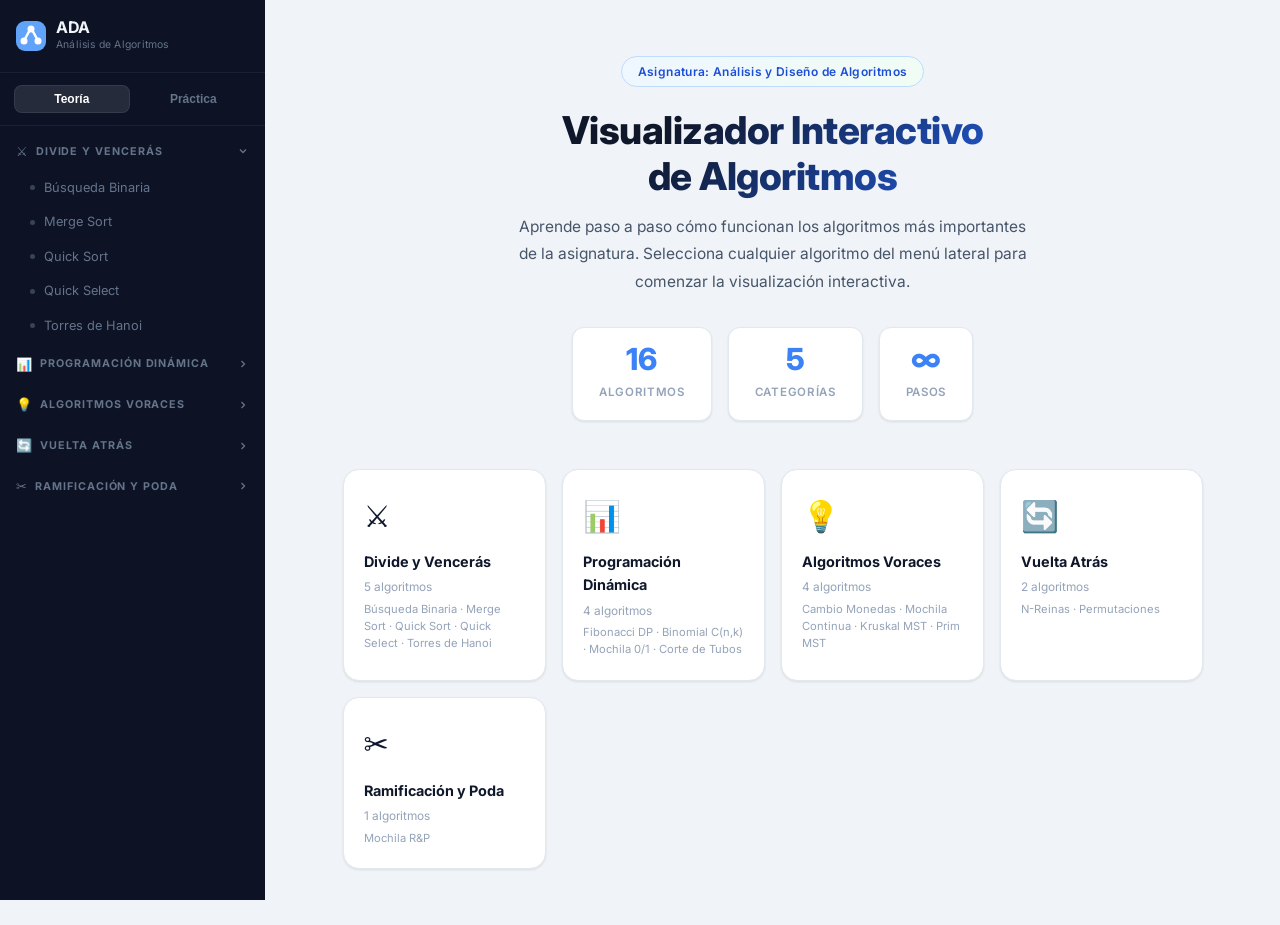
==== subjects/ADA/index.html @ 7637fb88 "Añadido asignatura ADA" ====
<!DOCTYPE html>
<html lang="es">
<head>
  <meta charset="UTF-8">
  <meta name="viewport" content="width=device-width, initial-scale=1.0">
  <meta name="description" content="Visualizador interactivo de algoritmos — Análisis y Diseño de Algoritmos">
  <meta name="theme-color" content="#0f172a">
  <title>AlgoVisual — Visualizador de Algoritmos</title>
  <link rel="preconnect" href="https://fonts.googleapis.com">
  <link rel="preconnect" href="https://fonts.gstatic.com" crossorigin>
  <link href="https://fonts.googleapis.com/css2?family=Inter:wght@300;400;500;600;700;800&family=JetBrains+Mono:wght@400;500;600&display=swap" rel="stylesheet">
  <link rel="stylesheet" href="styles.css">
</head>
<body>
  <div class="app-wrapper">

    <!-- ═══════════════════════════════════════
         SIDEBAR
    ═══════════════════════════════════════ -->
    <aside class="sidebar" id="sidebar">
      <div class="sidebar-brand">
        <a class="brand-logo" href="../../index.html" title="Volver a la página principal" style="text-decoration:none;color:inherit;cursor:pointer">
          <svg width="30" height="30" viewBox="0 0 30 30" fill="none" aria-hidden="true">
            <rect width="30" height="30" rx="9" fill="url(#brandGrad)"/>
            <circle cx="15" cy="8" r="3.5" fill="white" />
            <circle cx="8" cy="20" r="3.5" fill="white" />
            <circle cx="22" cy="20" r="3.5" fill="white" />
            <path d="M13 10.5L9.5 17" stroke="white" stroke-width="2.5" stroke-linecap="round"/>
            <path d="M17 10.5L20.5 17" stroke="white" stroke-width="2.5" stroke-linecap="round"/>
            <defs>
              <linearGradient id="brandGrad" x1="0" y1="0" x2="30" y2="30">
                <stop offset="0%" stop-color="#60a5fa"/>
                <stop offset="100%" stop-color="#7c3aed"/>
              </linearGradient>
            </defs>
          </svg>
          <div>
            <span class="brand-name">ADA</span>
            <span class="brand-sub">Análisis de Algoritmos</span>
          </div>
        </a>
      </div>

      <div class="sidebar-switcher">
        <button class="switch-btn active" id="btnTeoria">Teoría</button>
        <button class="switch-btn" id="btnPractica">Práctica</button>
      </div>

      <nav class="sidebar-nav" id="sidebarNav" aria-label="Algoritmos Teoría">
        <!-- Generado dinámicamente por script.js -->
      </nav>

      <nav class="sidebar-nav" id="sidebarNavPractica" aria-label="Prácticas" style="display:none;">
        <!-- Generado dinámicamente por script.js -->
      </nav>
    </aside>

    <!-- ═══════════════════════════════════════
         CONTENIDO PRINCIPAL
    ═══════════════════════════════════════ -->
    <main class="main-content" id="mainContent">
      
      <div id="teoriaWrapper">
        <!-- Pantalla de bienvenida -->
        <div class="welcome-screen" id="welcomeScreen">
        <div class="welcome-hero">
          <div class="welcome-badge">Asignatura: Análisis y Diseño de Algoritmos</div>
          <h1>Visualizador Interactivo<br>de Algoritmos</h1>
          <p>Aprende paso a paso cómo funcionan los algoritmos más importantes de la asignatura. Selecciona cualquier algoritmo del menú lateral para comenzar la visualización interactiva.</p>
          <div class="welcome-stats">
            <div class="stat-card">
              <span class="stat-number" id="totalAlgos">13</span>
              <span class="stat-label">Algoritmos</span>
            </div>
            <div class="stat-card">
              <span class="stat-number" id="totalCats">6</span>
              <span class="stat-label">Categorías</span>
            </div>
            <div class="stat-card">
              <span class="stat-number">∞</span>
              <span class="stat-label">Pasos</span>
            </div>
          </div>
        </div>
        <div class="welcome-categories" id="welcomeCategories">
          <!-- Generado por JS -->
        </div>
      </div>

      <!-- Vista del algoritmo -->
      <div class="algo-view" id="algoView" style="display:none">

        <!-- Breadcrumb + Badges -->
        <div class="algo-topbar">
          <div class="algo-breadcrumb" aria-label="Navegación">
            <span class="breadcrumb-category" id="bcCategory"></span>
            <svg width="12" height="12" viewBox="0 0 24 24" fill="none" stroke="currentColor" stroke-width="2.5" aria-hidden="true"><path d="m9 18 6-6-6-6"/></svg>
            <span class="breadcrumb-algo" id="bcAlgo"></span>
          </div>
          <div class="complexity-badges" id="complexityBadges" aria-label="Complejidad"></div>
        </div>

        <!-- Tarjeta de información -->
        <section class="info-card" id="infoCard" aria-label="Información del algoritmo"></section>

        <!-- Contenedor del visualizador -->
        <section class="visualizer-container" aria-label="Visualizador interactivo">
          <div class="visualizer-header">
            <span class="visualizer-title">Visualización Interactiva</span>
            <span class="step-counter" id="stepCounter" aria-live="polite">Paso 0 / 0</span>
          </div>

          <!-- Canvas de visualización -->
          <div class="visualizer-canvas" id="visualizerCanvas" aria-live="polite"></div>

          <!-- Explicación del paso actual -->
          <div class="step-explanation">
            <span class="explanation-icon" aria-hidden="true">💡</span>
            <p id="stepText">Presiona <strong>Siguiente</strong> o <strong>Reproducir</strong> para comenzar la visualización.</p>
          </div>

          <!-- Barra de controles -->
          <div class="controls-bar">
            <div class="controls-left">
              <button class="ctrl-btn ctrl-icon" id="btnReset" title="Reiniciar visualización" aria-label="Reiniciar">
                <svg width="15" height="15" viewBox="0 0 24 24" fill="none" stroke="currentColor" stroke-width="2.5"><path d="M3 12a9 9 0 1 0 9-9 9.75 9.75 0 0 0-6.74 2.74L3 8"/><path d="M3 3v5h5"/></svg>
              </button>
            </div>

            <div class="controls-center">
              <button class="ctrl-btn ctrl-secondary" id="btnPrev" disabled aria-label="Paso anterior">
                <svg width="14" height="14" viewBox="0 0 24 24" fill="none" stroke="currentColor" stroke-width="2.5"><path d="m15 18-6-6 6-6"/></svg>
                Anterior
              </button>
              <button class="ctrl-btn ctrl-primary" id="btnPlayPause" aria-label="Reproducir o pausar">
                <svg id="playIcon" width="14" height="14" viewBox="0 0 24 24" fill="currentColor"><path d="M5 3l14 9-14 9V3z"/></svg>
                <svg id="pauseIcon" width="14" height="14" viewBox="0 0 24 24" fill="currentColor" style="display:none"><path d="M6 19h4V5H6v14zm8-14v14h4V5h-4z"/></svg>
                <span id="playLabel">Reproducir</span>
              </button>
              <button class="ctrl-btn ctrl-secondary" id="btnNext" aria-label="Siguiente paso">
                Siguiente
                <svg width="14" height="14" viewBox="0 0 24 24" fill="none" stroke="currentColor" stroke-width="2.5"><path d="m9 18 6-6-6-6"/></svg>
              </button>
            </div>

            <div class="controls-right">
              <div class="speed-control">
                <span class="speed-label">Vel.</span>
                <input type="range" id="speedSlider" min="1" max="5" value="3" class="speed-slider" aria-label="Velocidad de reproducción">
                <span class="speed-value" id="speedValue">3×</span>
              </div>
            </div>
          </div>
        </section>

      </div><!-- /algo-view -->
      </div><!-- /teoriaWrapper -->

      <div id="practicaWrapper" style="display:none; width: 100%; height: 100%;">
        <div class="welcome-screen" id="welcomePractica">
          <div class="welcome-hero">
            <div class="welcome-badge">Prácticas Interactivas</div>
            <h1>Laboratorio de ADA</h1>
            <p>El mismo laberinto resuelto con cinco técnicas distintas — fuerza bruta, memoización, backtracking, voraz y ramificación y poda — para ver en vivo sus diferencias. Y el clásico Bubble Sort paso a paso.</p>
            <div class="welcome-stats">
              <div class="stat-card">
                <span class="stat-number">5</span>
                <span class="stat-label">Técnicas de laberinto</span>
              </div>
              <div class="stat-card">
                <span class="stat-number">6</span>
                <span class="stat-label">Prácticas</span>
              </div>
              <div class="stat-card">
                <span class="stat-number">∞</span>
                <span class="stat-label">Pasos</span>
              </div>
            </div>
          </div>
        </div>

        <div class="algo-view" id="practicaView" style="display:none">
          <div class="algo-topbar">
            <div class="algo-breadcrumb">
              <span class="breadcrumb-category" id="bcPracticaCat"></span>
              <svg width="12" height="12" viewBox="0 0 24 24" fill="none" stroke="currentColor" stroke-width="2.5" aria-hidden="true"><path d="m9 18 6-6-6-6"/></svg>
              <span class="breadcrumb-algo" id="bcPracticaTitle"></span>
            </div>
            <div class="complexity-badges" id="practicaBadges"></div>
          </div>

          <section class="info-card" id="practicaInfo"></section>

          <section class="visualizer-container" id="practicaVisualizerContainer">
            <div class="visualizer-header">
              <span class="visualizer-title">Laboratorio Interactivo</span>
              <span class="step-counter" id="practicaStepCounter"></span>
            </div>
            <div class="visualizer-canvas" id="practicaCanvas" style="padding: 10px;"></div>
            
            <div class="controls-bar" id="practicaControls" style="border-top:1px solid #f1f5f9;">
              <div class="controls-left">
                <button class="ctrl-btn ctrl-icon" id="pBtnReset" title="Reiniciar visualización" aria-label="Reiniciar">
                  <svg width="15" height="15" viewBox="0 0 24 24" fill="none" stroke="currentColor" stroke-width="2.5"><path d="M3 12a9 9 0 1 0 9-9 9.75 9.75 0 0 0-6.74 2.74L3 8"/><path d="M3 3v5h5"/></svg>
                </button>
              </div>

              <div class="controls-center">
                <button class="ctrl-btn ctrl-secondary" id="pBtnPrev" disabled aria-label="Paso anterior">
                  <svg width="14" height="14" viewBox="0 0 24 24" fill="none" stroke="currentColor" stroke-width="2.5"><path d="m15 18-6-6 6-6"/></svg>
                  Anterior
                </button>
                <button class="ctrl-btn ctrl-primary" id="pBtnPlayPause" aria-label="Reproducir o pausar">
                  <svg id="pPlayIcon" width="14" height="14" viewBox="0 0 24 24" fill="currentColor"><path d="M5 3l14 9-14 9V3z"/></svg>
                  <svg id="pPauseIcon" width="14" height="14" viewBox="0 0 24 24" fill="currentColor" style="display:none"><path d="M6 19h4V5H6v14zm8-14v14h4V5h-4z"/></svg>
                  <span id="pPlayLabel">Reproducir</span>
                </button>
                <button class="ctrl-btn ctrl-secondary" id="pBtnNext" aria-label="Siguiente paso">
                  Siguiente
                  <svg width="14" height="14" viewBox="0 0 24 24" fill="none" stroke="currentColor" stroke-width="2.5"><path d="m9 18 6-6-6-6"/></svg>
                </button>
              </div>

              <div class="controls-right">
                <div class="speed-control">
                  <span class="speed-label">Vel.</span>
                  <input type="range" id="pSpeedSlider" min="1" max="5" value="3" class="speed-slider" aria-label="Velocidad de reproducción">
                  <span class="speed-value" id="pSpeedValue">3×</span>
                </div>
              </div>
            </div>
          </section>
        </div>
      </div>

    </main>
  </div><!-- /app-wrapper -->

  <script>
    document.addEventListener('DOMContentLoaded', () => {
      const btnTeoria = document.getElementById('btnTeoria');
      const btnPractica = document.getElementById('btnPractica');
      const teoriaWrapper = document.getElementById('teoriaWrapper');
      const practicaWrapper = document.getElementById('practicaWrapper');
      const sidebarNav = document.getElementById('sidebarNav');
      const sidebarNavPractica = document.getElementById('sidebarNavPractica');

      btnTeoria.addEventListener('click', () => {
        btnTeoria.classList.add('active');
        btnPractica.classList.remove('active');
        teoriaWrapper.style.display = 'block';
        practicaWrapper.style.display = 'none';
        sidebarNav.style.display = 'block';
        sidebarNavPractica.style.display = 'none';
      });

      btnPractica.addEventListener('click', () => {
        btnPractica.classList.add('active');
        btnTeoria.classList.remove('active');
        practicaWrapper.style.display = 'block';
        teoriaWrapper.style.display = 'none';
        sidebarNav.style.display = 'none';
        sidebarNavPractica.style.display = 'block';
      });
    });
  </script>
  <script src="algoritmos_data.js"></script>
  <script src="practicas_data.js"></script>
  <script src="script.js"></script>
</body>
</html>
---- subjects/ADA/styles.css ----
/* ================================================================
   AlgoVisual — Hoja de Estilos Principal
   Diseño profesional, limpio y moderno con tema claro
   ================================================================ */

/* ── Variables de diseño ── */
:root {
  /* Colores base */
  --bg-app:          #f0f4f8;
  --bg-white:        #ffffff;
  --bg-subtle:       #f8fafc;

  /* Sidebar */
  --sidebar-bg:      #0d1324;
  --sidebar-hover:   #162035;
  --sidebar-active:  rgba(96,165,250,0.15);
  --sidebar-border:  rgba(255,255,255,0.06);
  --sidebar-txt:     #64748b;
  --sidebar-txt-on:  #cbd5e1;

  /* Texto */
  --txt-primary:     #0f172a;
  --txt-secondary:   #475569;
  --txt-muted:       #94a3b8;

  /* Acentos */
  --blue:            #3b82f6;
  --blue-dark:       #1d4ed8;
  --blue-light:      #eff6ff;
  --green:           #10b981;
  --green-dark:      #065f46;
  --green-light:     #ecfdf5;
  --amber:           #f59e0b;
  --amber-light:     #fffbeb;
  --purple:          #8b5cf6;
  --purple-light:    #f5f3ff;
  --red:             #ef4444;
  --red-light:       #fef2f2;

  /* Colores de estado en algoritmos */
  --c-default:   #dde3ed;
  --c-active:    #3b82f6;
  --c-compare:   #f59e0b;
  --c-swap:      #ef4444;
  --c-sorted:    #10b981;
  --c-pivot:     #8b5cf6;
  --c-found:     #10b981;
  --c-discard:   #cbd5e1;

  /* Layout */
  --sidebar-w:   265px;
  --radius-sm:   8px;
  --radius-md:   12px;
  --radius-lg:   16px;
  --radius-xl:   20px;

  /* Sombras */
  --shadow-xs:   0 1px 3px rgba(0,0,0,.06),0 1px 2px rgba(0,0,0,.04);
  --shadow-sm:   0 2px 8px rgba(0,0,0,.07),0 1px 3px rgba(0,0,0,.05);
  --shadow-md:   0 6px 24px rgba(0,0,0,.09),0 2px 8px rgba(0,0,0,.05);
  --shadow-lg:   0 12px 40px rgba(0,0,0,.11),0 4px 16px rgba(0,0,0,.07);

  /* Transiciones */
  --t-fast:   150ms ease;
  --t-base:   240ms ease;
  --t-slow:   380ms ease;
}

/* ── Reset ── */
*,*::before,*::after { box-sizing: border-box; margin: 0; padding: 0; }
html { scroll-behavior: smooth; }
body {
  font-family: 'Inter', system-ui, -apple-system, sans-serif;
  background: var(--bg-app);
  color: var(--txt-primary);
  line-height: 1.6;
  -webkit-font-smoothing: antialiased;
  min-height: 100vh;
}

/* ════════════════════════════════════════════
   LAYOUT
════════════════════════════════════════════ */
.app-wrapper { display: flex; min-height: 100vh; }

/* ════════════════════════════════════════════
   SIDEBAR
════════════════════════════════════════════ */
.sidebar {
  width: var(--sidebar-w);
  background: var(--sidebar-bg);
  position: fixed;
  top: 0; left: 0;
  height: 100vh;
  display: flex;
  flex-direction: column;
  overflow-y: auto;
  overflow-x: hidden;
  z-index: 200;
  transition: transform var(--t-base);
  scrollbar-width: thin;
  scrollbar-color: #1e2d4a transparent;
}
.sidebar::-webkit-scrollbar { width: 4px; }
.sidebar::-webkit-scrollbar-thumb { background: #1e2d4a; border-radius: 2px; }

/* Brand */
.sidebar-brand {
  padding: 18px 16px;
  border-bottom: 1px solid var(--sidebar-border);
  flex-shrink: 0;
}
.brand-logo { display: flex; align-items: center; gap: 10px; }
.brand-name {
  display: block;
  font-size: 1rem;
  font-weight: 700;
  color: #f1f5f9;
  letter-spacing: -.3px;
  line-height: 1.2;
}
.brand-sub {
  display: block;
  font-size: 0.65rem;
  color: var(--sidebar-txt);
  font-weight: 400;
  letter-spacing: .02em;
}

/* Switcher Teoría/Práctica */
.sidebar-switcher {
  display: flex;
  padding: 12px 14px;
  border-bottom: 1px solid var(--sidebar-border);
  gap: 6px;
  flex-shrink: 0;
}
.switch-btn {
  flex: 1;
  background: transparent;
  border: 1px solid transparent;
  color: var(--sidebar-txt);
  padding: 6px 0;
  border-radius: var(--radius-sm);
  font-size: 0.75rem;
  font-weight: 600;
  cursor: pointer;
  transition: all var(--t-fast);
  text-align: center;
}
.switch-btn:hover {
  color: var(--sidebar-txt-on);
  background: rgba(255,255,255,0.04);
}
.switch-btn.active {
  background: rgba(255,255,255,0.1);
  color: #fff;
  border-color: rgba(255,255,255,0.08);
}

/* Nav */
.sidebar-nav { flex: 1; padding: 6px 0 20px; }

.nav-category { margin-bottom: 2px; }

.nav-category-header {
  display: flex;
  align-items: center;
  gap: 7px;
  padding: 9px 16px;
  font-size: 0.67rem;
  font-weight: 700;
  text-transform: uppercase;
  letter-spacing: .09em;
  color: var(--sidebar-txt);
  cursor: pointer;
  user-select: none;
  transition: color var(--t-fast);
}
.nav-category-header:hover { color: var(--sidebar-txt-on); }
.category-icon { font-size: 13px; }
.category-chevron { margin-left: auto; transition: transform var(--t-base); }
.nav-category.collapsed .category-chevron { transform: rotate(-90deg); }

.nav-category-items { overflow: hidden; transition: max-height var(--t-base); }
.nav-category.collapsed .nav-category-items { max-height: 0 !important; }

.nav-item {
  display: flex;
  align-items: center;
  gap: 9px;
  padding: 7px 14px 7px 28px;
  font-size: 0.8rem;
  color: var(--sidebar-txt);
  cursor: pointer;
  transition: all var(--t-fast);
  border-left: 2px solid transparent;
}
.nav-item:hover { background: var(--sidebar-hover); color: var(--sidebar-txt-on); }
.nav-item.active {
  background: var(--sidebar-active);
  color: #93c5fd;
  border-left-color: var(--blue);
  font-weight: 600;
}
.nav-item-dot {
  width: 5px; height: 5px;
  border-radius: 50%;
  background: currentColor;
  opacity: .5;
  flex-shrink: 0;
}
.nav-item.active .nav-item-dot { opacity: 1; }

/* ════════════════════════════════════════════
   CONTENIDO PRINCIPAL
════════════════════════════════════════════ */
.main-content {
  margin-left: var(--sidebar-w);
  flex: 1;
  min-height: 100vh;
  display: flex;
  flex-direction: column;
}

/* ════════════════════════════════════════════
   PANTALLA DE BIENVENIDA
════════════════════════════════════════════ */
.welcome-screen {
  flex: 1;
  display: flex;
  flex-direction: column;
  align-items: center;
  padding: 56px 40px 56px;
  gap: 48px;
}
.welcome-hero { text-align: center; max-width: 600px; }
.welcome-badge {
  display: inline-block;
  background: linear-gradient(135deg, #eff6ff, #f0fdf4);
  color: var(--blue-dark);
  border: 1px solid #bfdbfe;
  border-radius: 999px;
  padding: 5px 16px;
  font-size: 0.75rem;
  font-weight: 600;
  letter-spacing: .03em;
  margin-bottom: 20px;
}
.welcome-hero h1 {
  font-size: 2.4rem;
  font-weight: 800;
  line-height: 1.2;
  letter-spacing: -.5px;
  margin-bottom: 14px;
  background: linear-gradient(140deg, #0f172a 30%, #2563eb 100%);
  -webkit-background-clip: text;
  -webkit-text-fill-color: transparent;
  background-clip: text;
}
.welcome-hero p {
  font-size: 0.97rem;
  color: var(--txt-secondary);
  line-height: 1.75;
  margin-bottom: 32px;
  max-width: 520px;
  margin-left: auto;
  margin-right: auto;
}
.welcome-stats { display: flex; gap: 16px; justify-content: center; flex-wrap: wrap; }
.stat-card {
  background: var(--bg-white);
  border: 1px solid #e2e8f0;
  border-radius: var(--radius-md);
  padding: 16px 26px;
  text-align: center;
  box-shadow: var(--shadow-xs);
}
.stat-number {
  display: block;
  font-size: 1.9rem;
  font-weight: 800;
  color: var(--blue);
  line-height: 1;
  margin-bottom: 4px;
}
.stat-label {
  font-size: 0.72rem;
  color: var(--txt-muted);
  font-weight: 600;
  text-transform: uppercase;
  letter-spacing: .06em;
}

.welcome-categories {
  display: grid;
  grid-template-columns: repeat(auto-fit, minmax(190px, 1fr));
  gap: 16px;
  width: 100%;
  max-width: 860px;
}
.welcome-cat-card {
  background: var(--bg-white);
  border: 1.5px solid #e2e8f0;
  border-radius: var(--radius-lg);
  padding: 22px 20px;
  cursor: pointer;
  transition: all var(--t-base);
  box-shadow: var(--shadow-xs);
}
.welcome-cat-card:hover {
  transform: translateY(-4px);
  box-shadow: var(--shadow-md);
  border-color: var(--blue);
}
.welcome-cat-icon { font-size: 1.9rem; margin-bottom: 10px; }
.welcome-cat-name { font-size: 0.9rem; font-weight: 700; color: var(--txt-primary); margin-bottom: 5px; }
.welcome-cat-count { font-size: 0.74rem; color: var(--txt-muted); }
.welcome-cat-algos { font-size: 0.7rem; color: var(--txt-muted); margin-top: 4px; line-height: 1.5; }

/* ════════════════════════════════════════════
   VISTA DE ALGORITMO
════════════════════════════════════════════ */
.algo-view {
  flex: 1;
  display: flex;
  flex-direction: column;
  padding: 28px 36px;
  gap: 18px;
  max-width: 1080px;
  width: 100%;
}

/* Topbar */
.algo-topbar {
  display: flex;
  align-items: center;
  justify-content: space-between;
  flex-wrap: wrap;
  gap: 10px;
}
.algo-breadcrumb {
  display: flex;
  align-items: center;
  gap: 6px;
  font-size: 0.8rem;
  color: var(--txt-muted);
}
.breadcrumb-category { color: var(--txt-muted); }
.breadcrumb-algo { color: var(--blue); font-weight: 600; }
.complexity-badges { display: flex; gap: 7px; flex-wrap: wrap; }
.badge {
  padding: 4px 11px;
  border-radius: 999px;
  font-size: 0.71rem;
  font-weight: 700;
  font-family: 'JetBrains Mono', monospace;
  letter-spacing: .02em;
}
.badge-time { background: var(--blue-light); color: var(--blue-dark); }
.badge-space { background: var(--green-light); color: var(--green-dark); }

/* Info card */
.info-card {
  background: var(--bg-white);
  border: 1px solid #e2e8f0;
  border-radius: var(--radius-md);
  padding: 20px 24px;
  box-shadow: var(--shadow-xs);
}
.info-card-title {
  font-size: 1.25rem;
  font-weight: 700;
  color: var(--txt-primary);
  letter-spacing: -.3px;
  margin-bottom: 7px;
}
.info-card-desc {
  font-size: 0.875rem;
  color: var(--txt-secondary);
  line-height: 1.7;
  margin-bottom: 16px;
  max-width: 680px;
}
.info-card-details { display: flex; gap: 12px; flex-wrap: wrap; }
.info-detail {
  background: var(--bg-subtle);
  border: 1px solid #e9eef5;
  border-radius: var(--radius-sm);
  padding: 8px 14px;
}
.info-detail-label {
  font-size: 0.66rem;
  font-weight: 700;
  text-transform: uppercase;
  letter-spacing: .07em;
  color: var(--txt-muted);
  margin-bottom: 2px;
}
.info-detail-value {
  font-size: 0.83rem;
  font-weight: 600;
  color: var(--txt-primary);
  font-family: 'JetBrains Mono', monospace;
}

/* ════════════════════════════════════════════
   VISUALIZADOR
════════════════════════════════════════════ */
.visualizer-container {
  background: var(--bg-white);
  border: 1px solid #e2e8f0;
  border-radius: var(--radius-xl);
  box-shadow: var(--shadow-md);
  overflow: hidden;
}
.visualizer-header {
  display: flex;
  align-items: center;
  justify-content: space-between;
  padding: 14px 22px;
  border-bottom: 1px solid #f1f5f9;
  background: var(--bg-subtle);
}
.visualizer-title {
  font-size: 0.75rem;
  font-weight: 700;
  text-transform: uppercase;
  letter-spacing: .06em;
  color: var(--txt-muted);
}
.step-counter {
  font-size: 0.77rem;
  font-weight: 700;
  font-family: 'JetBrains Mono', monospace;
  color: var(--blue);
  background: var(--blue-light);
  padding: 3px 11px;
  border-radius: 999px;
}
.visualizer-canvas {
  min-height: 280px;
  padding: 28px 28px 20px;
  display: flex;
  align-items: center;
  justify-content: center;
}

/* Explicación */
.step-explanation {
  display: flex;
  align-items: flex-start;
  gap: 11px;
  padding: 14px 22px;
  background: linear-gradient(135deg, #f0f7ff 0%, #f8fbff 100%);
  border-top: 1px solid #e8f0fe;
  border-bottom: 1px solid #e8f0fe;
  min-height: 58px;
}
.explanation-icon { font-size: 1rem; flex-shrink: 0; margin-top: 2px; }
#stepText {
  font-size: 0.875rem;
  color: var(--txt-secondary);
  line-height: 1.65;
  font-weight: 500;
}
#stepText strong { color: var(--txt-primary); }

/* Controls */
.controls-bar {
  display: flex;
  align-items: center;
  justify-content: space-between;
  padding: 12px 22px;
  background: var(--bg-subtle);
  gap: 10px;
}
.controls-left, .controls-right, .controls-center { display: flex; align-items: center; gap: 8px; }

.ctrl-btn {
  display: inline-flex;
  align-items: center;
  gap: 6px;
  padding: 7px 14px;
  border: none;
  border-radius: var(--radius-sm);
  font-size: 0.81rem;
  font-weight: 500;
  font-family: inherit;
  cursor: pointer;
  transition: all var(--t-fast);
  white-space: nowrap;
}
.ctrl-btn:disabled { opacity: .4; cursor: not-allowed; }

.ctrl-icon { padding: 7px; background: #edf2f7; color: var(--txt-secondary); }
.ctrl-icon:hover:not(:disabled) { background: #e2e8f0; }

.ctrl-secondary { background: #edf2f7; color: var(--txt-secondary); }
.ctrl-secondary:hover:not(:disabled) { background: #e2e8f0; color: var(--txt-primary); }

.ctrl-primary {
  background: linear-gradient(135deg, var(--blue) 0%, var(--blue-dark) 100%);
  color: white;
  box-shadow: 0 2px 8px rgba(59,130,246,.35);
  min-width: 124px;
  justify-content: center;
}
.ctrl-primary:hover:not(:disabled) {
  box-shadow: 0 4px 14px rgba(59,130,246,.5);
  transform: translateY(-1px);
}
.ctrl-primary:active:not(:disabled) { transform: translateY(0); }

.speed-control { display: flex; align-items: center; gap: 7px; }
.speed-label { font-size: 0.72rem; color: var(--txt-muted); font-weight: 600; }
.speed-slider { width: 72px; height: 3px; accent-color: var(--blue); cursor: pointer; }
.speed-value { font-size: 0.72rem; font-weight: 700; color: var(--txt-secondary); font-family: 'JetBrains Mono', monospace; min-width: 24px; }

/* ════════════════════════════════════════════
   COMPONENTES DE VISUALIZACIÓN
════════════════════════════════════════════ */

/* ── Barras de array (algoritmos de ordenación) ── */
.arr-wrap {
  display: flex;
  align-items: flex-end;
  gap: 5px;
  height: 190px;
  width: 100%;
  justify-content: center;
}
.bar-col {
  display: flex;
  flex-direction: column;
  align-items: center;
  gap: 5px;
  flex: 1;
  max-width: 62px;
}
.bar-val { font-size: 0.68rem; font-family: 'JetBrains Mono', monospace; font-weight: 700; color: var(--txt-secondary); }
.bar {
  width: 100%;
  border-radius: 4px 4px 0 0;
  transition: height var(--t-base), background-color var(--t-base);
  min-height: 6px;
}
.bar-idx { font-size: 0.6rem; color: var(--txt-muted); font-family: 'JetBrains Mono', monospace; }
.bar.def   { background: var(--c-default); }
.bar.act   { background: var(--c-active); box-shadow: 0 0 14px rgba(59,130,246,.45); }
.bar.cmp   { background: var(--c-compare); box-shadow: 0 0 14px rgba(245,158,11,.45); }
.bar.swp   { background: var(--c-swap); box-shadow: 0 0 14px rgba(239,68,68,.45); }
.bar.srt   { background: var(--c-sorted); }
.bar.pvt   { background: var(--c-pivot); box-shadow: 0 0 14px rgba(139,92,246,.45); }
.bar.dis   { background: var(--c-discard); opacity: .45; }
.bar.fnd   { background: var(--c-found); box-shadow: 0 0 16px rgba(16,185,129,.55); animation: pulse-bar .9s ease infinite; }

@keyframes pulse-bar {
  0%,100% { transform: scaleX(1); }
  50%     { transform: scaleX(1.06); }
}

/* Etiquetas de puntero */
.ptr {
  font-size: 0.62rem;
  font-weight: 700;
  font-family: 'JetBrains Mono', monospace;
  padding: 2px 5px;
  border-radius: 4px;
  white-space: nowrap;
  display: inline-block;
}
.ptr-l  { background: #fef3c7; color: #78350f; }
.ptr-m  { background: #dbeafe; color: #1e3a8a; }
.ptr-r  { background: #fce7f3; color: #831843; }
.ptr-p  { background: #ede9fe; color: #4c1d95; }

/* ── Bloques de array (búsqueda binaria) ── */
.blk-row { display: flex; gap: 4px; flex-wrap: wrap; justify-content: center; }
.blk-col { display: flex; flex-direction: column; align-items: center; gap: 5px; }
.blk-ptr { height: 22px; display: flex; flex-direction: column; align-items: center; justify-content: flex-end; gap: 2px; }
.blk {
  width: 54px; height: 54px;
  display: flex; align-items: center; justify-content: center;
  border: 2px solid #e2e8f0;
  border-radius: var(--radius-sm);
  font-size: 1rem; font-weight: 700;
  font-family: 'JetBrains Mono', monospace;
  transition: all var(--t-base);
  background: var(--bg-white);
}
.blk-i { font-size: 0.62rem; color: var(--txt-muted); font-family: 'JetBrains Mono', monospace; }
.blk.def { background: white; border-color: #e2e8f0; }
.blk.act { background: #dbeafe; border-color: var(--blue); color: #1e3a8a; }
.blk.cmp { background: #fef3c7; border-color: var(--amber); color: #78350f; }
.blk.fnd { background: #d1fae5; border-color: var(--green); color: var(--green-dark); animation: pop .4s ease; }
.blk.dis { background: #f8fafc; border-color: #e2e8f0; color: var(--txt-muted); opacity: .45; }

/* ════════════════════════════════════════════════════════════════
   MAZE VISUALIZER (PRÁCTICAS)
════════════════════════════════════════════════════════════════ */
.maze-wrap {
  display: flex;
  justify-content: center;
  align-items: center;
  padding: 10px;
}

.maze-grid {
  display: grid;
  gap: 2px;
  background: var(--sidebar-border);
  border: 4px solid var(--sidebar-border);
  border-radius: 8px;
  overflow: hidden;
}

.maze-cell {
  width: 32px;
  height: 32px;
  background: white;
  display: flex;
  align-items: center;
  justify-content: center;
  font-size: 0.75rem;
  font-weight: bold;
  font-family: 'JetBrains Mono', monospace;
  transition: background-color 0.15s ease, transform 0.15s ease;
}

/* Tipos de celdas */
.maze-wall {
  background: #1e293b; /* slate-800 */
}

.maze-start {
  background: var(--blue);
  color: white;
  font-size: 1rem;
}

.maze-end {
  background: var(--green);
  color: white;
  font-size: 1rem;
}

/* Estados de simulación */
.maze-eval {
  background: #fef08a; /* yellow-200 */
  color: #854d0e;
  transform: scale(0.9);
  border-radius: 4px;
}

.maze-visited {
  background: #dbeafe; /* blue-100 */
  color: #1e40af;
}

.maze-current {
  background: #3b82f6; /* blue-500 */
  color: white;
  transform: scale(1.1);
  border-radius: 4px;
  box-shadow: 0 0 10px rgba(59, 130, 246, 0.5);
  z-index: 10;
}

.maze-backtrack {
  background: #fee2e2; /* red-100 */
  color: #991b1b;
}

.maze-path {
  background: #10b981; /* green-500 */
  color: white;
  animation: pulse-path 1.5s infinite;
}

@keyframes pulse-path {
  0% { transform: scale(1); }
  50% { transform: scale(1.05); }
  100% { transform: scale(1); }
}

@keyframes pop {
  0%   { transform: scale(.8); }
  55%  { transform: scale(1.18); }
  100% { transform: scale(1); }
}

/* ── Tabla DP ── */
.dp-wrap { width: 100%; overflow-x: auto; text-align: center; }
.dp-tbl { border-collapse: collapse; margin: 0 auto; font-family: 'JetBrains Mono', monospace; }
.dp-tbl th, .dp-tbl td {
  width: 46px; height: 42px;
  border: 1px solid #e2e8f0;
  font-size: 0.8rem; font-weight: 600;
  text-align: center; vertical-align: middle;
  transition: all var(--t-fast);
}
.dp-tbl th { background: var(--bg-subtle); color: var(--txt-muted); font-size: 0.68rem; font-weight: 700; }
.dp-tbl td { background: white; color: var(--txt-primary); }
.dp-tbl td.mt  { background: var(--bg-subtle); color: var(--txt-muted); }
.dp-tbl td.fil { background: #eff6ff; color: #1e40af; }
.dp-tbl td.cur { background: var(--blue); color: white; border-color: var(--blue-dark); animation: pop .3s ease; }
.dp-tbl td.hl  { background: #fef3c7; color: #78350f; border-color: var(--amber); }
.dp-tbl td.fin { background: #d1fae5; color: var(--green-dark); border-color: var(--green); }

/* ── Triángulo de Pascal ── */
.pascal { display: flex; flex-direction: column; gap: 7px; align-items: center; }
.pascal-row { display: flex; gap: 6px; }
.pcell {
  width: 42px; height: 42px;
  display: flex; align-items: center; justify-content: center;
  border: 2px solid #e2e8f0; border-radius: var(--radius-sm);
  font-size: 0.85rem; font-weight: 700;
  font-family: 'JetBrains Mono', monospace;
  background: white;
  transition: all var(--t-base);
}
.pcell.mt  { background: #f8fafc; border-style: dashed; color: var(--txt-muted); }
.pcell.fil { background: #eff6ff; border-color: #93c5fd; color: #1e40af; }
.pcell.cur { background: var(--blue); color: white; border-color: var(--blue-dark); animation: pop .3s ease; }
.pcell.tgt { background: #d1fae5; border-color: var(--green); color: var(--green-dark); animation: pop .4s ease; }
.pcell.hl  { background: #fef3c7; border-color: var(--amber); color: #78350f; }

/* ── Monedas (Coin Change) ── */
.coin-ui { width: 100%; display: flex; flex-direction: column; gap: 20px; align-items: center; }
.coins-row { display: flex; gap: 10px; flex-wrap: wrap; justify-content: center; }
.coin {
  --metal-shadow: inset 0 2px 3px rgba(255,255,255,.7), inset 0 -3px 6px rgba(140,95,15,.55);
  position: relative;
  width: 56px; height: 56px;
  border-radius: 50%;
  display: flex; align-items: center; justify-content: center;
  font-size: 0.98rem; font-weight: 800;
  font-family: 'JetBrains Mono', monospace;
  color: #7c5a10;
  /* cara metálica dorada (oro nórdico, como los céntimos de 10/20/50) */
  background: radial-gradient(circle at 35% 28%, #fdeaa0 0%, #f4c542 40%, #d99a2b 74%, #b47818 100%);
  border: 2px solid #a9781a;
  box-shadow: var(--metal-shadow), 0 3px 6px rgba(0,0,0,.28);
  text-shadow: 0 1px 0 rgba(255,255,255,.45);
  transition: transform var(--t-base), box-shadow var(--t-base), filter var(--t-base);
}
/* anillo grabado interior */
.coin::before {
  content: '';
  position: absolute; inset: 5px;
  border-radius: 50%;
  border: 1.5px dashed rgba(140,95,15,.4);
  pointer-events: none;
}
/* monedas de cobre (valores pequeños: 1, 2, 5) */
.coin.copper {
  --metal-shadow: inset 0 2px 3px rgba(255,255,255,.5), inset 0 -3px 6px rgba(95,45,15,.6);
  color: #6b2f10;
  background: radial-gradient(circle at 35% 28%, #f6bd94 0%, #d0834f 42%, #a95c2d 74%, #7c3d16 100%);
  border-color: #8a4a22;
  text-shadow: 0 1px 0 rgba(255,255,255,.28);
}
.coin.copper::before { border-color: rgba(95,45,15,.4); }

/* estados: no aplanan la moneda, solo añaden aro/escala/brillo */
.coin.av  { }
.coin.cur { transform: translateY(-3px) scale(1.12); box-shadow: var(--metal-shadow), 0 0 0 3px #3b82f6, 0 6px 12px rgba(59,130,246,.5); animation: bounce .45s ease; }
.coin.sel { transform: scale(1.05); box-shadow: var(--metal-shadow), 0 0 0 3px #10b981, 0 4px 9px rgba(16,185,129,.45); }
.coin.na  { filter: grayscale(.65) brightness(.92); opacity: .5; }

@keyframes bounce {
  0%,100% { transform: scale(1); }
  50%     { transform: scale(1.22); }
}

.big-num { font-size: 2rem; font-weight: 800; font-family: 'JetBrains Mono', monospace; }

/* ── Items mochila ── */
.items-grid { display: flex; gap: 10px; flex-wrap: wrap; justify-content: center; }
.item-card {
  background: white;
  border: 2px solid #e2e8f0;
  border-radius: var(--radius-md);
  padding: 12px 16px;
  min-width: 90px;
  text-align: center;
  transition: all var(--t-base);
}
.item-card.sel { background: #d1fae5; border-color: var(--green); transform: translateY(-5px); box-shadow: var(--shadow-sm); }
.item-card.cur { background: #dbeafe; border-color: var(--blue); transform: translateY(-4px); }
.item-card.rej { opacity: .4; }
.item-card.par { background: var(--amber-light); border-color: var(--amber); transform: translateY(-4px); }
.item-name { font-size: 1.3rem; font-weight: 800; font-family: 'JetBrains Mono', monospace; }
.item-meta { font-size: 0.7rem; color: var(--txt-muted); margin-top: 2px; }
.item-ratio { font-size: 0.75rem; font-weight: 700; color: var(--purple); font-family: 'JetBrains Mono', monospace; }
.item-status { font-size: 0.75rem; font-weight: 700; margin-top: 5px; }

/* ── Barra de capacidad ── */
.cap-bar-wrap { width: 100%; max-width: 400px; }
.cap-bar-labels { display: flex; justify-content: space-between; font-size: 0.76rem; color: var(--txt-secondary); font-weight: 600; margin-bottom: 5px; }
.cap-bar-track { height: 10px; background: #e2e8f0; border-radius: 999px; overflow: hidden; }
.cap-bar-fill { height: 100%; background: linear-gradient(90deg, var(--green), #059669); border-radius: 999px; transition: width var(--t-base); }
.cap-bar-fill.over { background: linear-gradient(90deg, var(--red), #dc2626); }

/* ── Grafos SVG ── */
.graph-wrap { display: flex; gap: 20px; align-items: flex-start; flex-wrap: wrap; justify-content: center; }
.graph-svg { max-width: 390px; width: 100%; }
.edge-list { display: flex; flex-direction: column; gap: 4px; min-width: 150px; }
.edge-item {
  display: flex; align-items: center; gap: 8px;
  padding: 5px 10px;
  border-radius: var(--radius-sm);
  font-size: 0.76rem; font-family: 'JetBrains Mono', monospace; font-weight: 600;
  transition: all var(--t-fast);
  border: 1px solid #e2e8f0;
  background: white;
}
.edge-item.mst { background: #d1fae5; border-color: var(--green); color: var(--green-dark); }
.edge-item.cur { background: #dbeafe; border-color: var(--blue); color: #1e3a8a; }
.edge-item.rej { opacity: .4; background: var(--bg-subtle); }

/* ── Tablero N-Reinas ── */
.board-wrap { display: flex; flex-direction: column; align-items: center; gap: 14px; }
.chess-board { display: grid; border: 2px solid #1e293b; border-radius: 4px; overflow: hidden; }
.chess-cell { display: flex; align-items: center; justify-content: center; font-size: 1.5rem; transition: all var(--t-base); }
.chess-cell.lit  { background: #f0d9b5; }
.chess-cell.drk  { background: #b58863; }
.chess-cell.q    { background: #d1fae5; }
.chess-cell.try  { background: #dbeafe; }
.chess-cell.fail { background: #fecaca; animation: shake .28s ease; }
.chess-cell.att  { background: #fee2e2; }

@keyframes shake {
  0%,100% { transform: translateX(0); }
  30%     { transform: translateX(-4px); }
  70%     { transform: translateX(4px); }
}

/* ── Permutaciones ── */
.perm-ui { width: 100%; display: flex; flex-direction: column; gap: 18px; align-items: center; }
.perm-slots { display: flex; gap: 8px; }
.perm-slot {
  width: 52px; height: 52px;
  border: 2px solid #e2e8f0; border-radius: var(--radius-sm);
  display: flex; align-items: center; justify-content: center;
  font-size: 1.2rem; font-weight: 700; font-family: 'JetBrains Mono', monospace;
  transition: all var(--t-base); background: white;
}
.perm-slot.fix { background: #d1fae5; border-color: var(--green); color: var(--green-dark); }
.perm-slot.cur { background: #dbeafe; border-color: var(--blue); color: #1e3a8a; animation: pop .3s ease; }
.perm-slot.emp { background: var(--bg-subtle); border-style: dashed; color: var(--txt-muted); }
.perm-found { display: flex; flex-wrap: wrap; gap: 7px; justify-content: center; max-width: 500px; }
.perm-tag {
  background: var(--blue-light); border: 1px solid #bfdbfe;
  border-radius: var(--radius-sm); padding: 5px 12px;
  font-size: 0.82rem; font-weight: 700;
  font-family: 'JetBrains Mono', monospace; color: #1e40af;
  animation: slide-in .3s ease;
}
@keyframes slide-in {
  from { opacity: 0; transform: translateY(8px); }
  to   { opacity: 1; transform: translateY(0); }
}

/* ── Leyenda ── */
.legend {
  display: flex; gap: 12px; flex-wrap: wrap; justify-content: center; margin-top: 14px;
}
.leg-item { display: flex; align-items: center; gap: 5px; font-size: 0.71rem; color: var(--txt-secondary); font-weight: 500; }
.leg-dot { width: 9px; height: 9px; border-radius: 50%; flex-shrink: 0; }

/* ── Bloque explicativo didáctico (info-card) ── */
.explain {
  margin-top: 14px;
  display: flex;
  flex-direction: column;
  gap: 9px;
  padding: 14px 16px;
  background: linear-gradient(180deg, #f8fafc, #f1f5f9);
  border: 1px solid #e2e8f0;
  border-radius: var(--radius-md);
}
.explain p { margin: 0; font-size: 0.86rem; line-height: 1.6; color: var(--txt-secondary); }
.explain-tag {
  display: inline-block;
  font-size: 0.7rem; font-weight: 700; letter-spacing: .02em;
  color: #1e40af; background: #dbeafe;
  padding: 1px 8px; border-radius: 999px; margin-right: 6px;
  vertical-align: middle;
}
.explain ol, .explain ul { margin: 2px 0 0; padding-left: 20px; }
.explain li { font-size: 0.84rem; line-height: 1.55; color: var(--txt-secondary); margin-bottom: 2px; }
.explain-key {
  border-left: 3px solid var(--amber);
  padding-left: 10px;
  color: var(--txt-primary) !important;
  font-weight: 500;
}
.explain code {
  font-family: 'JetBrains Mono', monospace; font-size: 0.8rem;
  background: #e2e8f0; padding: 1px 5px; border-radius: 4px; color: #1e3a8a;
}

/* ── Tabla de pros y contras ── */
.proscons { display: flex; gap: 12px; margin-top: 14px; flex-wrap: wrap; }
.pc-col {
  flex: 1; min-width: 190px;
  border-radius: 10px; padding: 11px 14px;
  border: 1px solid;
}
.pc-pros { background: #f0fdf4; border-color: #bbf7d0; }
.pc-cons { background: #fef2f2; border-color: #fecaca; }
.pc-head { font-weight: 800; font-size: .82rem; margin-bottom: 7px; letter-spacing: .01em; }
.pc-pros .pc-head { color: #15803d; }
.pc-cons .pc-head { color: #b91c1c; }
.proscons ul { margin: 0; padding-left: 18px; }
.proscons li { font-size: .82rem; line-height: 1.55; margin-bottom: 4px; color: var(--txt-secondary); }

/* ── Animación de entrada del canvas ── */
.fade-in { animation: fade-up .28s ease; }
@keyframes fade-up {
  from { opacity: 0; transform: translateY(8px); }
  to   { opacity: 1; transform: translateY(0); }
}

/* ════════════════════════════════════════════
   RESPONSIVE
════════════════════════════════════════════ */
@media (max-width: 960px) {
  :root { --sidebar-w: 0px; }
  .sidebar { transform: translateX(-265px); width: 265px; }
  .sidebar.open { transform: translateX(0); }
  .main-content { margin-left: 0; }
  .algo-view { padding: 18px 20px; }
}

@media (max-width: 640px) {
  .welcome-screen { padding: 32px 16px; }
  .welcome-hero h1 { font-size: 1.75rem; }
  .algo-view { padding: 14px; }
  .controls-bar { flex-direction: column; gap: 10px; }
  .controls-center { order: -1; }
  .visualizer-canvas { padding: 16px 12px; }
  .blk { width: 40px; height: 40px; font-size: 0.85rem; }
  .chess-cell { font-size: 1.1rem; }
}

/* Nuevos Estilos para Prácticas */
.pascal { display: flex; flex-direction: column; align-items: center; gap: 4px; }
.pascal-row { display: flex; gap: 4px; justify-content: center; }
.pcell { width: 34px; height: 34px; display: flex; align-items: center; justify-content: center; border-radius: 4px; font-size: .8rem; font-family: 'JetBrains Mono', monospace; font-weight: 700; }
.pcell.mt { background: transparent; border: 1px dashed #e2e8f0; color: #cbd5e1; }
.pcell.fil { background: #eff6ff; border: 1px solid #bfdbfe; color: #1e40af; }
.pcell.cur { background: #3b82f6; color: white; box-shadow: 0 0 0 2px #bfdbfe; }
.pcell.hl { background: #fef3c7; border: 1px solid #f59e0b; color: #b45309; }
.pcell.tgt { background: #10b981; border: 1px solid #059669; color: white; }

.maze-grid { display: grid; gap: 2px; justify-content: center; }
.maze-cell { width: 36px; height: 36px; display: flex; align-items: center; justify-content: center; font-size: .85rem; font-weight: 800; font-family: 'JetBrains Mono', monospace; border-radius: 4px; background: #f8fafc; border: 1px solid #e2e8f0; color: #94a3b8; transition: all .2s; }
.maze-wall { background: #1e293b; border-color: #0f172a; color: white; }
.maze-start { background: #3b82f6; border-color: #1d4ed8; color: white; box-shadow: 0 0 8px rgba(59,130,246,.5); }
.maze-end { background: #10b981; border-color: #059669; color: white; box-shadow: 0 0 8px rgba(16,185,129,.5); }
.maze-path { background: #10b981; border-color: #059669; color: white; }
.maze-visited { background: #dbeafe; border-color: #bfdbfe; color: #1e40af; }
.maze-current { background: #f59e0b; border-color: #d97706; color: white; box-shadow: 0 0 0 2px #fde68a; z-index: 10; }
.maze-backtrack { background: #fee2e2; border-color: #fca5a5; color: #991b1b; opacity: .7; }
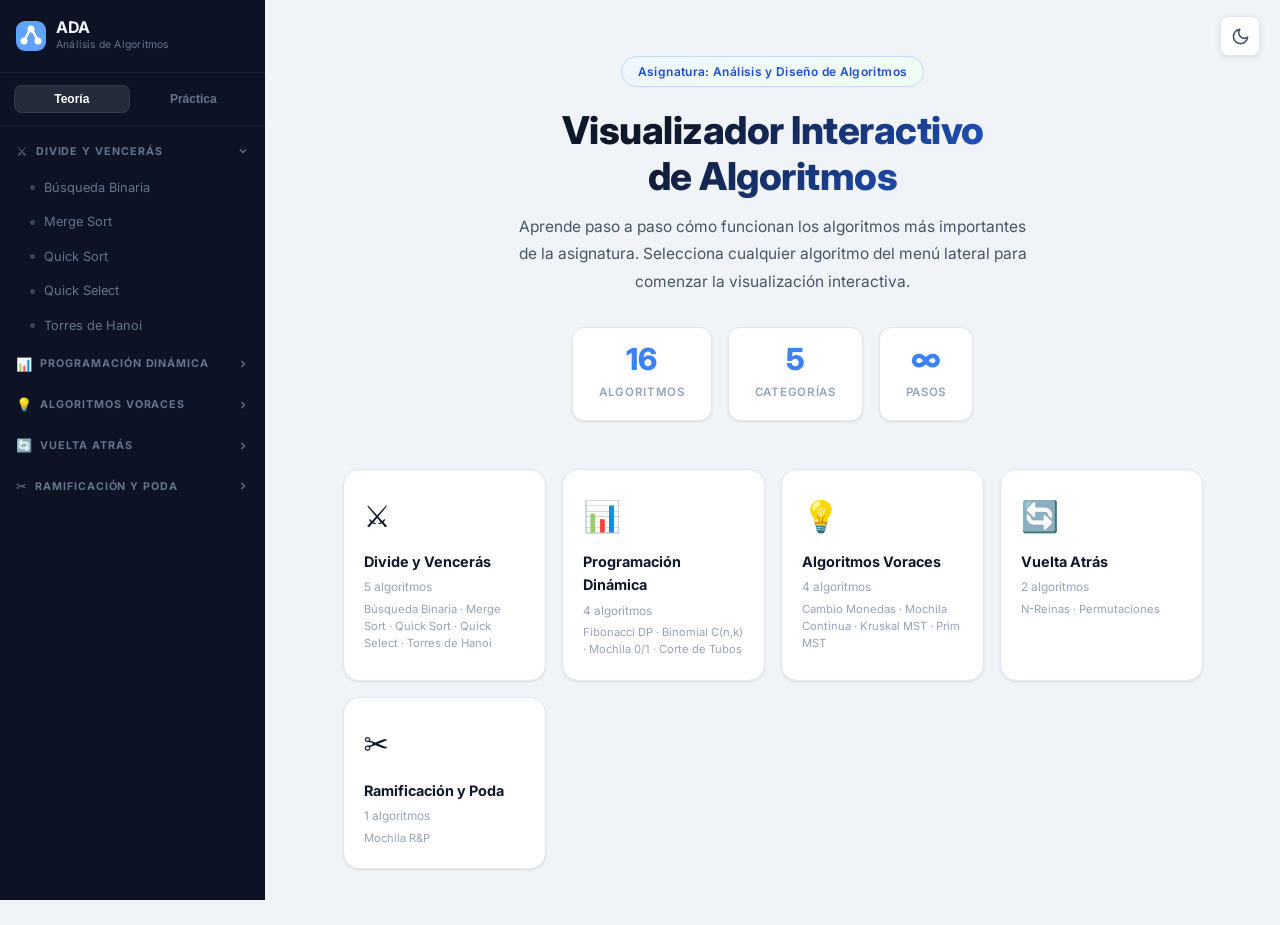
==== commit 3a99f73d: "Añadido botón de cambio de tema y funcionalidad de tema oscuro en los archivos index.html y styles.c" ====
--- a/subjects/ADA/index.html
+++ b/subjects/ADA/index.html
@@ -5,13 +5,41 @@
   <meta name="viewport" content="width=device-width, initial-scale=1.0">
   <meta name="description" content="Visualizador interactivo de algoritmos — Análisis y Diseño de Algoritmos">
   <meta name="theme-color" content="#0f172a">
-  <title>AlgoVisual — Visualizador de Algoritmos</title>
+  <title>ADA</title>
+  <script>
+    (function () {
+      try {
+        var t = localStorage.getItem('ua-theme') || 'light';
+        document.documentElement.setAttribute('data-theme', t);
+      } catch (e) {}
+      window.toggleTheme = function () {
+        var r = document.documentElement;
+        var n = r.getAttribute('data-theme') === 'dark' ? 'light' : 'dark';
+        r.setAttribute('data-theme', n);
+        try { localStorage.setItem('ua-theme', n); } catch (e) {}
+        var m = document.querySelector('meta[name="theme-color"]');
+        if (m) m.setAttribute('content', n === 'dark' ? '#0a1020' : '#0f172a');
+      };
+    })();
+  </script>
   <link rel="preconnect" href="https://fonts.googleapis.com">
   <link rel="preconnect" href="https://fonts.gstatic.com" crossorigin>
   <link href="https://fonts.googleapis.com/css2?family=Inter:wght@300;400;500;600;700;800&family=JetBrains+Mono:wght@400;500;600&display=swap" rel="stylesheet">
   <link rel="stylesheet" href="styles.css">
 </head>
 <body>
+  <!-- Botón de cambio de tema (barra superior) -->
+  <button class="theme-toggle" onclick="toggleTheme()" aria-label="Cambiar entre tema claro y oscuro" title="Cambiar tema">
+    <svg class="icon-moon" viewBox="0 0 24 24" fill="none" stroke="currentColor" stroke-width="2" stroke-linecap="round" stroke-linejoin="round"><path d="M21 12.79A9 9 0 1 1 11.21 3 7 7 0 0 0 21 12.79z"></path></svg>
+    <svg class="icon-sun" viewBox="0 0 24 24" fill="none" stroke="currentColor" stroke-width="2" stroke-linecap="round" stroke-linejoin="round"><circle cx="12" cy="12" r="5"></circle><line x1="12" y1="1" x2="12" y2="3"></line><line x1="12" y1="21" x2="12" y2="23"></line><line x1="4.22" y1="4.22" x2="5.64" y2="5.64"></line><line x1="18.36" y1="18.36" x2="19.78" y2="19.78"></line><line x1="1" y1="12" x2="3" y2="12"></line><line x1="21" y1="12" x2="23" y2="12"></line><line x1="4.22" y1="19.78" x2="5.64" y2="18.36"></line><line x1="18.36" y1="5.64" x2="19.78" y2="4.22"></line></svg>
+  </button>
+
+  <!-- Botón de menú (solo móvil) + overlay -->
+  <button class="mobile-menu-btn" id="mobileMenuBtn" aria-label="Abrir o cerrar el menú" aria-controls="sidebar">
+    <svg width="20" height="20" viewBox="0 0 24 24" fill="none" stroke="currentColor" stroke-width="2.5" stroke-linecap="round"><line x1="3" y1="6" x2="21" y2="6"/><line x1="3" y1="12" x2="21" y2="12"/><line x1="3" y1="18" x2="21" y2="18"/></svg>
+  </button>
+  <div class="sidebar-overlay" id="sidebarOverlay"></div>
+
   <div class="app-wrapper">
 
     <!-- ═══════════════════════════════════════
@@ -262,10 +290,31 @@
         sidebarNav.style.display = 'none';
         sidebarNavPractica.style.display = 'block';
       });
+
+      // ── Menú móvil: abrir / cerrar ──
+      const sb  = document.getElementById('sidebar');
+      const mBtn = document.getElementById('mobileMenuBtn');
+      const ov  = document.getElementById('sidebarOverlay');
+      const closeNav = () => { sb.classList.remove('open'); ov.classList.remove('show'); document.body.classList.remove('nav-open'); };
+      const openNav  = () => { sb.classList.add('open'); ov.classList.add('show'); document.body.classList.add('nav-open'); };
+      if (mBtn) mBtn.addEventListener('click', () => sb.classList.contains('open') ? closeNav() : openNav());
+      if (ov) ov.addEventListener('click', closeNav);
+      // Cerrar el panel en móvil al elegir un algoritmo o práctica
+      [sidebarNav, sidebarNavPractica].forEach(nav => {
+        if (nav) nav.addEventListener('click', e => { if (e.target.closest('.nav-item')) closeNav(); });
+      });
+      const wc = document.getElementById('welcomeCategories');
+      if (wc) wc.addEventListener('click', closeNav);
     });
   </script>
   <script src="algoritmos_data.js"></script>
   <script src="practicas_data.js"></script>
   <script src="script.js"></script>
+
+  <!-- Vercel Web Analytics -->
+  <script>
+    window.va = window.va || function () { (window.vaq = window.vaq || []).push(arguments); };
+  </script>
+  <script defer src="/_vercel/insights/script.js"></script>
 </body>
 </html>
--- a/subjects/ADA/styles.css
+++ b/subjects/ADA/styles.css
@@ -46,6 +46,9 @@
   --c-pivot:     #8b5cf6;
   --c-found:     #10b981;
   --c-discard:   #cbd5e1;
+
+  /* Bordes / superficies neutras */
+  --border-c:    #e2e8f0;
 
   /* Layout */
   --sidebar-w:   265px;
@@ -965,3 +968,204 @@
 .maze-visited { background: #dbeafe; border-color: #bfdbfe; color: #1e40af; }
 .maze-current { background: #f59e0b; border-color: #d97706; color: white; box-shadow: 0 0 0 2px #fde68a; z-index: 10; }
 .maze-backtrack { background: #fee2e2; border-color: #fca5a5; color: #991b1b; opacity: .7; }
+
+/* ════════════════════════════════════════════════════════════════
+   MÓVIL / RESPONSIVE
+════════════════════════════════════════════════════════════════ */
+
+/* Botón de menú flotante y overlay (ocultos en escritorio) */
+.mobile-menu-btn {
+  display: none;
+  position: fixed;
+  top: 12px; left: 12px;
+  width: 44px; height: 44px;
+  align-items: center; justify-content: center;
+  border: none; border-radius: 12px;
+  background: var(--sidebar-bg); color: #fff;
+  box-shadow: var(--shadow-md);
+  cursor: pointer; z-index: 300;
+}
+.mobile-menu-btn:active { transform: scale(.95); }
+.sidebar-overlay {
+  display: none;
+  position: fixed; inset: 0;
+  background: rgba(15, 23, 42, .5);
+  backdrop-filter: blur(2px);
+  z-index: 150;
+}
+.sidebar-overlay.show { display: block; }
+body.nav-open { overflow: hidden; }
+
+/* Los SVG/áreas de visualización nunca desbordan el ancho */
+.graph-svg, .tree-scroll { max-width: 100%; }
+.dp-wrap { max-width: 100%; }
+
+/* ── Tablet / móvil (≤ 960px): panel lateral deslizable ── */
+@media (max-width: 960px) {
+  .mobile-menu-btn { display: flex; }
+  .sidebar {
+    transform: translateX(-100%);
+    width: 280px; max-width: 84vw;
+    box-shadow: var(--shadow-lg);
+  }
+  .sidebar.open { transform: translateX(0); }
+  .main-content { margin-left: 0; }
+  .welcome-screen { padding-top: 64px; }
+  .algo-view { padding: 62px 18px 24px; max-width: 100%; }
+}
+
+/* ── Móvil (≤ 640px) ── */
+@media (max-width: 640px) {
+  .welcome-screen { padding: 62px 14px 32px; gap: 30px; }
+  .welcome-hero h1 { font-size: 1.6rem; }
+  .welcome-hero p { font-size: .9rem; }
+  .welcome-badge { font-size: .68rem; padding: 5px 12px; }
+  .welcome-stats { gap: 10px; }
+  .stat-card { padding: 12px 18px; }
+  .stat-number { font-size: 1.5rem; }
+  .welcome-categories { grid-template-columns: 1fr 1fr; gap: 10px; }
+  .welcome-cat-card { padding: 16px 14px; }
+
+  .algo-view { padding: 58px 12px 20px; gap: 14px; }
+  .info-card { padding: 15px 16px; }
+  .info-card-title { font-size: 1.05rem; }
+  .info-card-desc { font-size: .84rem; }
+  .info-card-details { gap: 8px; }
+  .explain { padding: 12px 13px; }
+  .explain p, .explain li { font-size: .82rem; }
+  .proscons { gap: 8px; }
+
+  .visualizer-header { padding: 11px 16px; }
+  .visualizer-canvas { padding: 16px 10px 14px; min-height: 220px; }
+  .step-explanation { padding: 12px 16px; }
+  #stepText { font-size: .84rem; }
+
+  /* Controles apilados y a lo ancho */
+  .controls-bar { flex-direction: column; padding: 12px 14px; gap: 12px; }
+  .controls-center { order: -1; width: 100%; justify-content: space-between; }
+  .controls-left, .controls-right { width: 100%; justify-content: center; }
+  .ctrl-btn { padding: 10px 14px; font-size: .85rem; }
+  .ctrl-primary { flex: 1; }
+  .ctrl-secondary { flex: 1; justify-content: center; }
+  .speed-slider { width: 120px; }
+
+  /* Componentes de visualización más compactos */
+  .arr-wrap { height: 150px; gap: 3px; }
+  .bar-col { max-width: 46px; }
+  .blk { width: 38px; height: 38px; font-size: .82rem; }
+  .chess-cell { font-size: 1rem; }
+  .maze-cell { width: 26px; height: 26px; font-size: .7rem; }
+  .coin { width: 46px; height: 46px; font-size: .82rem; }
+  .item-card { min-width: 76px; padding: 10px 12px; }
+  .perm-slot { width: 44px; height: 44px; font-size: 1rem; }
+  .graph-wrap { gap: 12px; }
+  .graph-svg { max-width: 100%; }
+  .edge-list { min-width: 0; width: 100%; }
+  .dp-tbl th, .dp-tbl td { width: 38px; height: 36px; font-size: .72rem; }
+  .legend { gap: 8px 12px; }
+  .leg-item { font-size: .68rem; }
+}
+
+/* ── Móvil pequeño (≤ 380px) ── */
+@media (max-width: 380px) {
+  .welcome-categories { grid-template-columns: 1fr; }
+  .welcome-hero h1 { font-size: 1.4rem; }
+  .blk { width: 32px; height: 32px; font-size: .74rem; }
+  .maze-cell { width: 22px; height: 22px; font-size: .6rem; }
+}
+
+/* ════════════════════════════════════════════
+   BOTÓN DE CAMBIO DE TEMA (barra superior)
+════════════════════════════════════════════ */
+.theme-toggle {
+  position: fixed;
+  top: 16px;
+  right: 20px;
+  z-index: 300;
+  width: 40px;
+  height: 40px;
+  border-radius: var(--radius-sm);
+  display: inline-flex;
+  align-items: center;
+  justify-content: center;
+  background: var(--bg-white);
+  color: var(--txt-secondary);
+  border: 1px solid var(--border-c);
+  box-shadow: var(--shadow-sm);
+  cursor: pointer;
+  transition: color var(--t-fast), border-color var(--t-fast), transform var(--t-fast);
+}
+.theme-toggle:hover {
+  color: var(--blue);
+  border-color: var(--blue);
+  transform: translateY(-1px);
+}
+.theme-toggle svg { width: 19px; height: 19px; }
+.theme-toggle .icon-sun { display: none; }
+:root[data-theme="dark"] .theme-toggle .icon-sun  { display: block; }
+:root[data-theme="dark"] .theme-toggle .icon-moon { display: none; }
+
+/* ════════════════════════════════════════════
+   TEMA OSCURO
+════════════════════════════════════════════ */
+:root[data-theme="dark"] {
+  --bg-app:        #0a1020;
+  --bg-white:      #121c30;
+  --bg-subtle:     #0f1728;
+  --txt-primary:   #e8eef8;
+  --txt-secondary: #aab7cc;
+  --txt-muted:     #7a879e;
+  --border-c:      #26324c;
+  --blue-light:    rgba(59,130,246,.16);
+  --blue-dark:     #93c5fd;
+  --green-light:   rgba(16,185,129,.16);
+  --green-dark:    #6ee7b7;
+  --amber-light:   rgba(245,158,11,.16);
+  --purple-light:  rgba(139,92,246,.16);
+  --red-light:     rgba(239,68,68,.16);
+  --shadow-xs:     0 1px 3px rgba(0,0,0,.4);
+  --shadow-sm:     0 2px 10px rgba(0,0,0,.5);
+  --shadow-md:     0 8px 28px rgba(0,0,0,.55);
+  --shadow-lg:     0 14px 44px rgba(0,0,0,.6);
+}
+/* Bordes de las tarjetas y paneles de "chrome" */
+:root[data-theme="dark"] .stat-card,
+:root[data-theme="dark"] .welcome-cat-card,
+:root[data-theme="dark"] .info-card,
+:root[data-theme="dark"] .visualizer-container { border-color: var(--border-c); }
+:root[data-theme="dark"] .info-detail          { border-color: var(--border-c); }
+:root[data-theme="dark"] .visualizer-header    { border-bottom-color: var(--border-c); }
+/* Botones de control secundarios */
+:root[data-theme="dark"] .ctrl-icon,
+:root[data-theme="dark"] .ctrl-secondary       { background: #1e293b; color: var(--txt-secondary); }
+:root[data-theme="dark"] .ctrl-icon:hover:not(:disabled),
+:root[data-theme="dark"] .ctrl-secondary:hover:not(:disabled) { background: #26324c; color: var(--txt-primary); }
+/* Banda de explicación */
+:root[data-theme="dark"] .step-explanation {
+  background: linear-gradient(135deg, #101d33 0%, #0d1728 100%);
+  border-color: #1c2b45;
+}
+/* Insignia y título degradado de la bienvenida */
+:root[data-theme="dark"] .welcome-badge {
+  background: linear-gradient(135deg, #12233d, #10261f);
+  border-color: #26324c;
+  color: #93c5fd;
+}
+:root[data-theme="dark"] .welcome-hero h1 {
+  background: linear-gradient(140deg, #e8eef8 30%, #60a5fa 100%);
+  -webkit-background-clip: text;
+  background-clip: text;
+}
+/* El lienzo del visualizador se mantiene como "isla clara":
+   las figuras de los algoritmos asumen fondo claro y texto oscuro. */
+:root[data-theme="dark"] .visualizer-canvas {
+  background: #f4f7fb;
+  --txt-primary:   #0f172a;
+  --txt-secondary: #475569;
+  --txt-muted:     #94a3b8;
+  --bg-white:      #ffffff;
+  --bg-subtle:     #f8fafc;
+  --border-c:      #e2e8f0;
+  --blue-dark:     #1d4ed8;
+  --green-dark:    #065f46;
+}
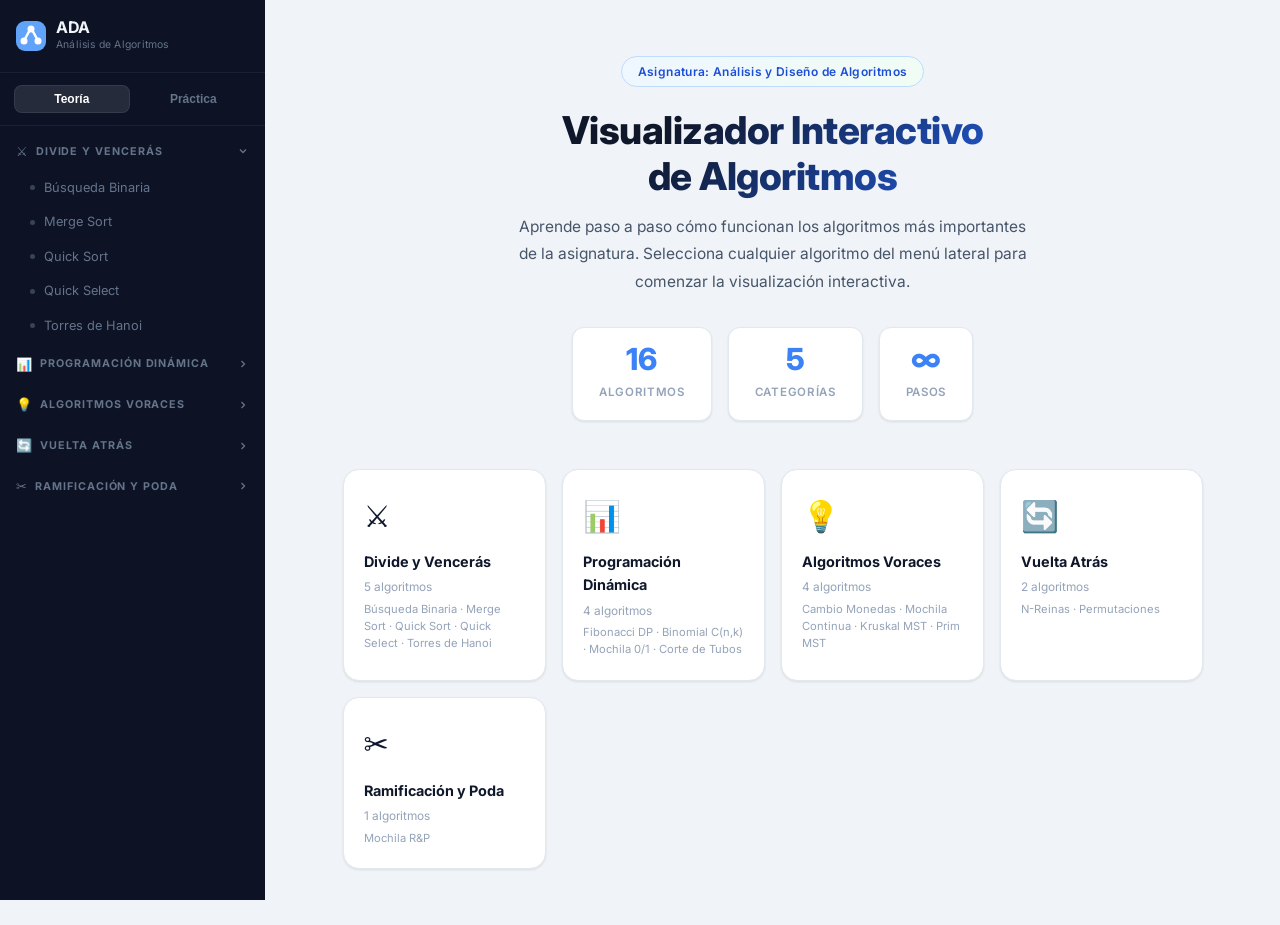
==== commit bc3d6356: "Eliminado el botón y la funcionalidad de cambio de tema en los archivos index.html y styles.css de l" ====
--- a/subjects/ADA/index.html
+++ b/subjects/ADA/index.html
@@ -6,34 +6,12 @@
   <meta name="description" content="Visualizador interactivo de algoritmos — Análisis y Diseño de Algoritmos">
   <meta name="theme-color" content="#0f172a">
   <title>ADA</title>
-  <script>
-    (function () {
-      try {
-        var t = localStorage.getItem('ua-theme') || 'light';
-        document.documentElement.setAttribute('data-theme', t);
-      } catch (e) {}
-      window.toggleTheme = function () {
-        var r = document.documentElement;
-        var n = r.getAttribute('data-theme') === 'dark' ? 'light' : 'dark';
-        r.setAttribute('data-theme', n);
-        try { localStorage.setItem('ua-theme', n); } catch (e) {}
-        var m = document.querySelector('meta[name="theme-color"]');
-        if (m) m.setAttribute('content', n === 'dark' ? '#0a1020' : '#0f172a');
-      };
-    })();
-  </script>
   <link rel="preconnect" href="https://fonts.googleapis.com">
   <link rel="preconnect" href="https://fonts.gstatic.com" crossorigin>
   <link href="https://fonts.googleapis.com/css2?family=Inter:wght@300;400;500;600;700;800&family=JetBrains+Mono:wght@400;500;600&display=swap" rel="stylesheet">
   <link rel="stylesheet" href="styles.css">
 </head>
 <body>
-  <!-- Botón de cambio de tema (barra superior) -->
-  <button class="theme-toggle" onclick="toggleTheme()" aria-label="Cambiar entre tema claro y oscuro" title="Cambiar tema">
-    <svg class="icon-moon" viewBox="0 0 24 24" fill="none" stroke="currentColor" stroke-width="2" stroke-linecap="round" stroke-linejoin="round"><path d="M21 12.79A9 9 0 1 1 11.21 3 7 7 0 0 0 21 12.79z"></path></svg>
-    <svg class="icon-sun" viewBox="0 0 24 24" fill="none" stroke="currentColor" stroke-width="2" stroke-linecap="round" stroke-linejoin="round"><circle cx="12" cy="12" r="5"></circle><line x1="12" y1="1" x2="12" y2="3"></line><line x1="12" y1="21" x2="12" y2="23"></line><line x1="4.22" y1="4.22" x2="5.64" y2="5.64"></line><line x1="18.36" y1="18.36" x2="19.78" y2="19.78"></line><line x1="1" y1="12" x2="3" y2="12"></line><line x1="21" y1="12" x2="23" y2="12"></line><line x1="4.22" y1="19.78" x2="5.64" y2="18.36"></line><line x1="18.36" y1="5.64" x2="19.78" y2="4.22"></line></svg>
-  </button>
-
   <!-- Botón de menú (solo móvil) + overlay -->
   <button class="mobile-menu-btn" id="mobileMenuBtn" aria-label="Abrir o cerrar el menú" aria-controls="sidebar">
     <svg width="20" height="20" viewBox="0 0 24 24" fill="none" stroke="currentColor" stroke-width="2.5" stroke-linecap="round"><line x1="3" y1="6" x2="21" y2="6"/><line x1="3" y1="12" x2="21" y2="12"/><line x1="3" y1="18" x2="21" y2="18"/></svg>
--- a/subjects/ADA/styles.css
+++ b/subjects/ADA/styles.css
@@ -46,9 +46,6 @@
   --c-pivot:     #8b5cf6;
   --c-found:     #10b981;
   --c-discard:   #cbd5e1;
-
-  /* Bordes / superficies neutras */
-  --border-c:    #e2e8f0;
 
   /* Layout */
   --sidebar-w:   265px;
@@ -1073,99 +1070,3 @@
   .blk { width: 32px; height: 32px; font-size: .74rem; }
   .maze-cell { width: 22px; height: 22px; font-size: .6rem; }
 }
-
-/* ════════════════════════════════════════════
-   BOTÓN DE CAMBIO DE TEMA (barra superior)
-════════════════════════════════════════════ */
-.theme-toggle {
-  position: fixed;
-  top: 16px;
-  right: 20px;
-  z-index: 300;
-  width: 40px;
-  height: 40px;
-  border-radius: var(--radius-sm);
-  display: inline-flex;
-  align-items: center;
-  justify-content: center;
-  background: var(--bg-white);
-  color: var(--txt-secondary);
-  border: 1px solid var(--border-c);
-  box-shadow: var(--shadow-sm);
-  cursor: pointer;
-  transition: color var(--t-fast), border-color var(--t-fast), transform var(--t-fast);
-}
-.theme-toggle:hover {
-  color: var(--blue);
-  border-color: var(--blue);
-  transform: translateY(-1px);
-}
-.theme-toggle svg { width: 19px; height: 19px; }
-.theme-toggle .icon-sun { display: none; }
-:root[data-theme="dark"] .theme-toggle .icon-sun  { display: block; }
-:root[data-theme="dark"] .theme-toggle .icon-moon { display: none; }
-
-/* ════════════════════════════════════════════
-   TEMA OSCURO
-════════════════════════════════════════════ */
-:root[data-theme="dark"] {
-  --bg-app:        #0a1020;
-  --bg-white:      #121c30;
-  --bg-subtle:     #0f1728;
-  --txt-primary:   #e8eef8;
-  --txt-secondary: #aab7cc;
-  --txt-muted:     #7a879e;
-  --border-c:      #26324c;
-  --blue-light:    rgba(59,130,246,.16);
-  --blue-dark:     #93c5fd;
-  --green-light:   rgba(16,185,129,.16);
-  --green-dark:    #6ee7b7;
-  --amber-light:   rgba(245,158,11,.16);
-  --purple-light:  rgba(139,92,246,.16);
-  --red-light:     rgba(239,68,68,.16);
-  --shadow-xs:     0 1px 3px rgba(0,0,0,.4);
-  --shadow-sm:     0 2px 10px rgba(0,0,0,.5);
-  --shadow-md:     0 8px 28px rgba(0,0,0,.55);
-  --shadow-lg:     0 14px 44px rgba(0,0,0,.6);
-}
-/* Bordes de las tarjetas y paneles de "chrome" */
-:root[data-theme="dark"] .stat-card,
-:root[data-theme="dark"] .welcome-cat-card,
-:root[data-theme="dark"] .info-card,
-:root[data-theme="dark"] .visualizer-container { border-color: var(--border-c); }
-:root[data-theme="dark"] .info-detail          { border-color: var(--border-c); }
-:root[data-theme="dark"] .visualizer-header    { border-bottom-color: var(--border-c); }
-/* Botones de control secundarios */
-:root[data-theme="dark"] .ctrl-icon,
-:root[data-theme="dark"] .ctrl-secondary       { background: #1e293b; color: var(--txt-secondary); }
-:root[data-theme="dark"] .ctrl-icon:hover:not(:disabled),
-:root[data-theme="dark"] .ctrl-secondary:hover:not(:disabled) { background: #26324c; color: var(--txt-primary); }
-/* Banda de explicación */
-:root[data-theme="dark"] .step-explanation {
-  background: linear-gradient(135deg, #101d33 0%, #0d1728 100%);
-  border-color: #1c2b45;
-}
-/* Insignia y título degradado de la bienvenida */
-:root[data-theme="dark"] .welcome-badge {
-  background: linear-gradient(135deg, #12233d, #10261f);
-  border-color: #26324c;
-  color: #93c5fd;
-}
-:root[data-theme="dark"] .welcome-hero h1 {
-  background: linear-gradient(140deg, #e8eef8 30%, #60a5fa 100%);
-  -webkit-background-clip: text;
-  background-clip: text;
-}
-/* El lienzo del visualizador se mantiene como "isla clara":
-   las figuras de los algoritmos asumen fondo claro y texto oscuro. */
-:root[data-theme="dark"] .visualizer-canvas {
-  background: #f4f7fb;
-  --txt-primary:   #0f172a;
-  --txt-secondary: #475569;
-  --txt-muted:     #94a3b8;
-  --bg-white:      #ffffff;
-  --bg-subtle:     #f8fafc;
-  --border-c:      #e2e8f0;
-  --blue-dark:     #1d4ed8;
-  --green-dark:    #065f46;
-}
